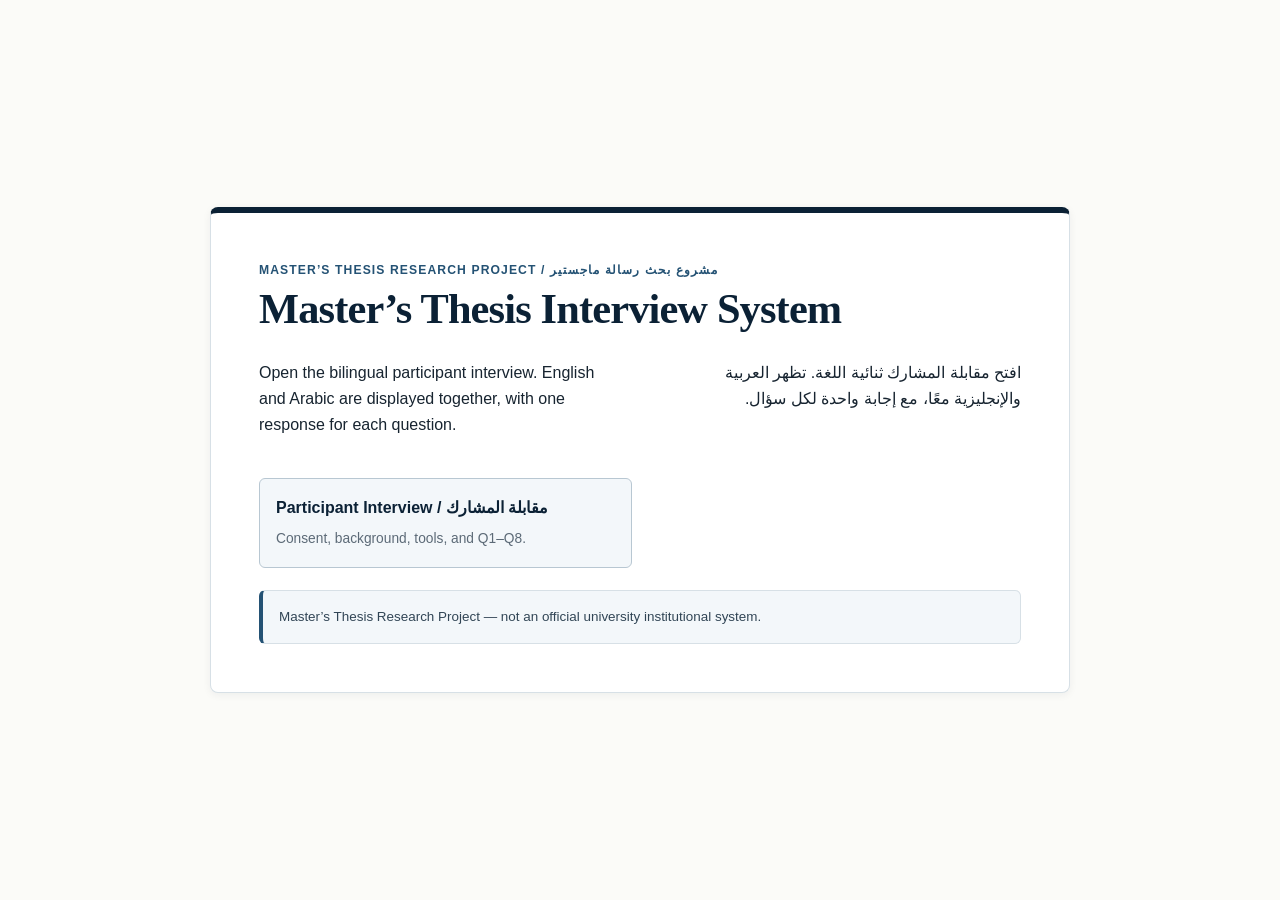
==== index.html @ 708fbc92 "Add files via upload Final live usability fixes" ====
<!doctype html>
<html lang="en">
  <head>
    <meta charset="utf-8">
    <meta name="viewport" content="width=device-width, initial-scale=1">
    <meta name="description" content="Bilingual participant site for a Master's thesis interview system.">
    <title>Master's Thesis Interview System</title>
    <link rel="stylesheet" href="participant/css/styles.css">
  </head>
  <body>
    <main class="gateway-page">
      <section class="gateway-card" aria-labelledby="gateway-title">
        <p class="page-eyebrow">Master’s Thesis Research Project / مشروع بحث رسالة ماجستير</p>
        <h1 id="gateway-title">Master’s Thesis Interview System</h1>
        <div class="bilingual">
          <div class="en">
            <p>Open the bilingual participant interview. English and Arabic are displayed together, with one response for each question.</p>
          </div>
          <div class="ar" lang="ar" dir="rtl">
            <p>افتح مقابلة المشارك ثنائية اللغة. تظهر العربية والإنجليزية معًا، مع إجابة واحدة لكل سؤال.</p>
          </div>
        </div>
        <div class="gateway-actions">
          <a class="gateway-link" href="participant/index.html?mode=public">
            <strong>Participant Interview / مقابلة المشارك</strong>
            <span>Consent, background, tools, and Q1–Q8.</span>
          </a>
        </div>
        <p class="prototype-note" style="margin: 1.4rem 0 0;">Master’s Thesis Research Project — not an official university institutional system.</p>
      </section>
    </main>
  </body>
</html>
---- participant/css/styles.css ----
:root {
  --navy-950: #0b2135;
  --navy-900: #102d49;
  --navy-800: #173f61;
  --navy-700: #245274;
  --blue-100: #e9f0f5;
  --blue-50: #f3f7fa;
  --paper: #fbfbf8;
  --white: #ffffff;
  --ink: #172430;
  --muted: #5c6a77;
  --border: #d7e0e6;
  --border-strong: #b8c7d2;
  --green: #2e674e;
  --green-soft: #eaf3ee;
  --amber: #8a5b18;
  --amber-soft: #fbf3e5;
  --red: #9b2f35;
  --red-soft: #fbebec;
  --focus: #2276a5;
  --radius: 8px;
  --shadow: 0 2px 8px rgba(11, 33, 53, 0.06);
}

* {
  box-sizing: border-box;
}

html {
  scroll-behavior: smooth;
  scroll-padding-top: 8rem;
}

body {
  margin: 0;
  background: var(--paper);
  color: var(--ink);
  font-family: Inter, "Segoe UI", Tahoma, Arial, sans-serif;
  font-size: 16px;
  line-height: 1.62;
}

button,
input,
select,
textarea {
  font: inherit;
}

a {
  color: var(--navy-700);
}

.skip-link {
  position: fixed;
  left: 1rem;
  top: -5rem;
  z-index: 1000;
  padding: 0.75rem 1rem;
  background: var(--navy-950);
  color: var(--white);
  border-radius: 0 0 6px 6px;
}

.skip-link:focus {
  top: 0;
}

.site-header {
  border-top: 6px solid var(--navy-950);
  border-bottom: 1px solid var(--border);
  background: var(--white);
}

.header-inner,
.page-shell,
.footer-inner {
  width: min(1180px, calc(100% - 2rem));
  margin-inline: auto;
}

.header-inner {
  display: grid;
  grid-template-columns: auto 1fr auto;
  gap: 1rem;
  align-items: center;
  padding: 1.15rem 0;
}

.logo-placeholder {
  display: grid;
  width: 74px;
  height: 74px;
  place-items: center;
  border: 1px solid var(--border-strong);
  background: var(--paper);
  color: var(--muted);
  font-size: 0.68rem;
  font-weight: 700;
  line-height: 1.25;
  text-align: center;
  letter-spacing: 0.03em;
  border-radius: 5px;
}

.university-logo {
  display: block;
  width: 100%;
  height: 100%;
  object-fit: contain;
}

.identity .eyebrow,
.page-eyebrow,
.question-number,
.section-kicker {
  margin: 0;
  color: var(--navy-700);
  font-size: 0.76rem;
  font-weight: 800;
  letter-spacing: 0.09em;
  text-transform: uppercase;
}

.identity h1 {
  margin: 0.1rem 0 0.15rem;
  font-family: Georgia, "Times New Roman", serif;
  font-size: clamp(1.05rem, 2vw, 1.36rem);
  line-height: 1.3;
  color: var(--navy-950);
}

.identity p:last-child {
  margin: 0;
  color: var(--muted);
  font-size: 0.83rem;
}

.prototype-badge {
  align-self: start;
  display: inline-flex;
  gap: 0.35rem;
  align-items: center;
  border: 1px solid #d7c69f;
  background: var(--amber-soft);
  color: var(--amber);
  border-radius: 999px;
  padding: 0.35rem 0.62rem;
  font-size: 0.72rem;
  font-weight: 700;
  white-space: nowrap;
}

.research-title-band {
  background: var(--navy-950);
  color: var(--white);
}

.research-title-band .header-inner {
  display: block;
  padding: 0.72rem 0 0.8rem;
}

.research-title-band .bilingual {
  align-items: center;
}

.research-title-band p {
  margin: 0;
  font-size: 0.86rem;
  line-height: 1.45;
}

.research-title-band .ar {
  color: #eef4f7;
}

.workflow-nav {
  border-bottom: 1px solid var(--border);
  background: #f4f7f8;
}

.workflow-list {
  display: grid;
  grid-template-columns: repeat(4, 1fr);
  gap: 0;
  width: min(1180px, calc(100% - 2rem));
  margin: 0 auto;
  padding: 0;
  list-style: none;
}

.workflow-list a,
.workflow-list span {
  display: flex;
  min-height: 64px;
  gap: 0.65rem;
  align-items: center;
  justify-content: center;
  border-right: 1px solid var(--border);
  color: var(--muted);
  text-decoration: none;
  padding: 0.55rem 0.8rem;
  font-size: 0.78rem;
  line-height: 1.32;
}

.workflow-list li:first-child a,
.workflow-list li:first-child span {
  border-left: 1px solid var(--border);
}

.workflow-list .step-number {
  display: grid;
  flex: 0 0 28px;
  width: 28px;
  height: 28px;
  min-height: 0;
  place-items: center;
  border: 1px solid var(--border-strong);
  background: var(--white);
  color: var(--navy-800);
  border-radius: 50%;
  font-weight: 800;
}

.workflow-list .current {
  background: var(--white);
  color: var(--navy-950);
  font-weight: 800;
  box-shadow: inset 0 -3px 0 var(--navy-800);
}

.workflow-list .current .step-number {
  border-color: var(--navy-800);
  background: var(--navy-800);
  color: var(--white);
}

.page-shell {
  padding: clamp(2rem, 5vw, 4.25rem) 0;
}

.page-intro {
  max-width: 980px;
  margin-bottom: 1.75rem;
}

.page-intro h2,
.gateway-card h1 {
  margin: 0.2rem 0 0.7rem;
  color: var(--navy-950);
  font-family: Georgia, "Times New Roman", serif;
  font-size: clamp(1.8rem, 4vw, 2.65rem);
  line-height: 1.16;
  letter-spacing: -0.02em;
}

.page-intro p {
  margin: 0;
  color: var(--muted);
}

.bilingual {
  display: grid;
  grid-template-columns: minmax(0, 1fr) minmax(0, 1fr);
  gap: clamp(1.25rem, 4vw, 3rem);
}

.bilingual.compact {
  gap: 1rem;
}

.en,
.ar {
  min-width: 0;
}

.ar {
  direction: rtl;
  text-align: right;
  font-family: Tahoma, "Segoe UI", Arial, sans-serif;
}

.language-label {
  display: inline-block;
  margin-bottom: 0.3rem;
  color: var(--navy-700);
  font-size: 0.7rem;
  font-weight: 800;
  letter-spacing: 0.08em;
  text-transform: uppercase;
}

.content-card,
.question-card,
.gateway-card {
  border: 1px solid var(--border);
  background: var(--white);
  border-radius: var(--radius);
  box-shadow: var(--shadow);
}

.content-card {
  margin-bottom: 1.1rem;
  padding: clamp(1.1rem, 3vw, 1.65rem);
}

.content-card h3,
.question-card h3,
.tool-category h3 {
  margin: 0 0 0.45rem;
  color: var(--navy-950);
  font-size: 1.05rem;
  line-height: 1.42;
}

.content-card p,
.question-card p {
  margin-top: 0;
}

.info-grid {
  display: grid;
  grid-template-columns: repeat(2, minmax(0, 1fr));
  gap: 1rem;
}

.info-panel {
  border-left: 3px solid var(--navy-700);
  background: var(--blue-50);
  padding: 1rem 1.05rem;
}

.info-panel .ar {
  border-top: 1px solid var(--border);
  margin-top: 0.75rem;
  padding-top: 0.75rem;
}

.field-group,
fieldset {
  min-width: 0;
  margin: 0;
  border: 0;
  padding: 0;
}

.form-section {
  display: grid;
  gap: 1.1rem;
}

.field-card,
.tool-category {
  position: relative;
  border: 1px solid var(--border);
  background: var(--white);
  border-radius: var(--radius);
  padding: clamp(1.1rem, 3vw, 1.55rem);
}

.field-card legend,
.tool-category legend {
  width: 100%;
  margin-bottom: 1rem;
  padding: 0;
}

.field-card legend .bilingual,
.tool-category legend .bilingual {
  width: 100%;
}

.question-title {
  margin: 0;
  color: var(--navy-950);
  font-size: 1rem;
  font-weight: 750;
  line-height: 1.48;
}

.required-mark {
  color: var(--red);
  font-weight: 900;
}

.optional-label {
  color: var(--muted);
  font-size: 0.78rem;
  font-weight: 600;
}

.option-grid {
  display: grid;
  grid-template-columns: repeat(2, minmax(0, 1fr));
  gap: 0.65rem;
}

.option {
  position: relative;
  display: flex;
  min-height: 50px;
  gap: 0.7rem;
  align-items: flex-start;
  border: 1px solid var(--border);
  background: var(--white);
  border-radius: 6px;
  cursor: pointer;
  padding: 0.75rem 0.82rem;
  transition: border-color 140ms ease, background-color 140ms ease;
}

.option:hover {
  border-color: var(--border-strong);
  background: var(--blue-50);
}

.option:has(input:checked) {
  border-color: var(--navy-700);
  background: var(--blue-50);
  box-shadow: inset 3px 0 0 var(--navy-700);
}

.option input {
  flex: 0 0 auto;
  width: 19px;
  height: 19px;
  margin: 0.15rem 0 0;
  accent-color: var(--navy-800);
}

.option-copy {
  display: grid;
  width: 100%;
  grid-template-columns: minmax(0, 1fr) minmax(0, 1fr);
  gap: 0.55rem;
  color: #263746;
  font-size: 0.88rem;
  line-height: 1.45;
}

.option-copy .ar {
  color: #314656;
}

.other-input-wrap {
  display: none;
  margin-top: 0.75rem;
}

.other-input-wrap.visible {
  display: block;
}

label.input-label {
  display: block;
  margin-bottom: 0.35rem;
  color: var(--navy-950);
  font-size: 0.84rem;
  font-weight: 700;
}

input[type="text"],
input[type="search"],
textarea,
select {
  width: 100%;
  border: 1px solid var(--border-strong);
  background: var(--white);
  color: var(--ink);
  border-radius: 6px;
  padding: 0.78rem 0.88rem;
}

textarea {
  min-height: 170px;
  resize: vertical;
  line-height: 1.65;
}

textarea.short {
  min-height: 110px;
}

input:focus-visible,
textarea:focus-visible,
select:focus-visible,
button:focus-visible,
a:focus-visible {
  outline: 3px solid rgba(34, 118, 165, 0.28);
  outline-offset: 2px;
  border-color: var(--focus);
}

.helper-text {
  color: var(--muted);
  font-size: 0.8rem;
}

.form-actions {
  display: flex;
  gap: 0.8rem;
  align-items: center;
  justify-content: space-between;
  margin-top: 1.6rem;
  border-top: 1px solid var(--border);
  padding-top: 1.35rem;
}

.action-group {
  display: flex;
  gap: 0.75rem;
  align-items: center;
}

.button {
  display: inline-flex;
  min-height: 46px;
  gap: 0.5rem;
  align-items: center;
  justify-content: center;
  border: 1px solid var(--navy-900);
  background: var(--navy-900);
  color: var(--white);
  border-radius: 6px;
  cursor: pointer;
  padding: 0.72rem 1.15rem;
  font-weight: 750;
  line-height: 1.25;
  text-decoration: none;
}

.button:hover {
  background: var(--navy-800);
}

.button.secondary {
  border-color: var(--border-strong);
  background: var(--white);
  color: var(--navy-900);
}

.button.secondary:hover {
  border-color: var(--navy-700);
  background: var(--blue-50);
}

.button.subtle {
  border-color: transparent;
  background: transparent;
  color: var(--navy-800);
}

.button:disabled,
.button[aria-disabled="true"] {
  border-color: #aeb8c0;
  background: #aeb8c0;
  color: #f6f7f7;
  cursor: not-allowed;
}

.saved-state {
  display: inline-flex;
  gap: 0.4rem;
  align-items: center;
  color: var(--green);
  font-size: 0.78rem;
  font-weight: 700;
}

.saved-state.save-error {
  color: var(--red);
  font-weight: 650;
}

.saved-state::before {
  content: "";
  width: 8px;
  height: 8px;
  background: currentColor;
  border-radius: 50%;
}

.prototype-note,
.notice,
.error-summary,
.success-panel {
  border: 1px solid var(--border);
  border-left-width: 4px;
  background: var(--blue-50);
  border-radius: 6px;
  padding: 0.95rem 1rem;
}

.prototype-note {
  border-left-color: var(--navy-700);
  margin-bottom: 1.25rem;
  color: #314555;
  font-size: 0.84rem;
}

.notice.warning {
  border-left-color: var(--amber);
  background: var(--amber-soft);
}

.notice.stop,
.error-summary {
  border-color: #e5bfc1;
  border-left-color: var(--red);
  background: var(--red-soft);
  color: #742329;
}

.notice.success,
.success-panel {
  border-color: #bcd8c8;
  border-left-color: var(--green);
  background: var(--green-soft);
  color: #234f3c;
}

.notice[hidden],
.error-summary[hidden],
.success-panel[hidden],
.audio-section[hidden] {
  display: none;
}

.field-error {
  border-color: var(--red) !important;
  box-shadow: 0 0 0 2px rgba(155, 47, 53, 0.12);
}

.validation-message {
  display: none;
  margin: 0.65rem 0 0;
  color: var(--red);
  font-size: 0.8rem;
  font-weight: 700;
}

.field-error .validation-message,
.validation-message.visible {
  display: block;
}

.question-progress {
  position: sticky;
  top: 0;
  z-index: 20;
  margin-bottom: 1.25rem;
  border: 1px solid var(--border);
  background: rgba(255, 255, 255, 0.98);
  border-radius: var(--radius);
  box-shadow: var(--shadow);
  padding: 0.85rem 1rem;
}

.progress-row {
  display: flex;
  gap: 1rem;
  align-items: center;
  justify-content: space-between;
}

.question-jump-list {
  display: flex;
  flex-wrap: wrap;
  gap: 0.4rem;
  margin: 0;
  padding: 0;
  list-style: none;
}

.question-jump-list a {
  display: grid;
  min-width: 40px;
  min-height: 40px;
  place-items: center;
  border: 1px solid var(--border-strong);
  background: var(--white);
  color: var(--navy-800);
  border-radius: 5px;
  font-size: 0.82rem;
  font-weight: 800;
  text-decoration: none;
}

.question-jump-list a.answered {
  border-color: #91baa3;
  background: var(--green-soft);
  color: var(--green);
}

.answer-count {
  display: flex;
  flex-wrap: wrap;
  gap: 0.25rem 0.7rem;
  color: var(--navy-950);
  font-size: 0.84rem;
  font-weight: 800;
}

.answer-count .ar {
  border: 0;
  padding: 0;
}

.question-card {
  margin-bottom: 1.25rem;
  scroll-margin-top: 8rem;
  overflow: hidden;
}

.question-head {
  border-bottom: 1px solid var(--border);
  background: #f7f9fa;
  padding: 1.25rem clamp(1rem, 3vw, 1.6rem);
}

.question-head .question-number {
  margin-bottom: 0.45rem;
}

.question-head h3 {
  margin: 0;
  font-size: 1.08rem;
}

.question-body {
  padding: clamp(1rem, 3vw, 1.6rem);
}

.prompts-box {
  margin-bottom: 1.1rem;
  border: 1px solid var(--border);
  border-left: 3px solid var(--navy-700);
  background: var(--blue-50);
  border-radius: 5px;
  padding: 0.9rem 1rem;
}

.prompts-box h4 {
  margin: 0 0 0.55rem;
  color: var(--navy-900);
  font-size: 0.88rem;
}

.prompts-box ol {
  margin: 0;
  padding-left: 1.25rem;
}

.prompts-box .ar ol {
  padding-right: 1.25rem;
  padding-left: 0;
}

.prompts-box li + li {
  margin-top: 0.38rem;
}

.response-label {
  display: grid;
  grid-template-columns: 1fr 1fr;
  gap: 1rem;
  margin-bottom: 0.4rem;
  color: var(--navy-950);
  font-size: 0.85rem;
  font-weight: 750;
}

.comparison-block {
  margin-top: 1.25rem;
  border-top: 1px solid var(--border);
  padding-top: 1.2rem;
}

.comparison-block h4 {
  margin: 0 0 0.6rem;
  color: var(--navy-950);
}

.table-scroll {
  max-width: 100%;
  overflow-x: auto;
  border: 1px solid var(--border);
  border-radius: 6px;
}

.comparison-table {
  width: 100%;
  min-width: 930px;
  border-collapse: collapse;
  background: var(--white);
}

.comparison-table th,
.comparison-table td {
  border-right: 1px solid var(--border);
  border-bottom: 1px solid var(--border);
  padding: 0.75rem 0.65rem;
  text-align: center;
  vertical-align: middle;
}

.comparison-table th:last-child,
.comparison-table td:last-child {
  border-right: 0;
}

.comparison-table tr:last-child td {
  border-bottom: 0;
}

.comparison-table thead th {
  background: var(--navy-950);
  color: var(--white);
  font-size: 0.76rem;
  line-height: 1.35;
}

.comparison-table .aspect-cell {
  width: 28%;
  background: #f8fafb;
  color: var(--navy-950);
  font-weight: 750;
  text-align: left;
}

.comparison-table .aspect-cell .ar {
  margin-top: 0.2rem;
  color: var(--muted);
  font-weight: 600;
}

.table-radio {
  display: inline-grid;
  width: 38px;
  height: 38px;
  place-items: center;
  border-radius: 4px;
  cursor: pointer;
}

.table-radio:hover {
  background: var(--blue-100);
}

.table-radio input {
  width: 20px;
  height: 20px;
  margin: 0;
  accent-color: var(--navy-800);
}

.table-hint {
  display: none;
  margin: 0.55rem 0 0;
  color: var(--muted);
  font-size: 0.77rem;
}

.why-box {
  margin-top: 1rem;
}

.audio-section {
  margin: 1.25rem 0;
  border: 1px solid var(--border);
  background: var(--white);
  border-radius: var(--radius);
  padding: 1.2rem;
}

.whatsapp-button {
  border-color: var(--green);
  background: var(--green);
}

.success-panel {
  margin-bottom: 1.25rem;
}

.success-panel h3,
.error-summary h3 {
  margin: 0 0 0.35rem;
}

.success-panel p,
.error-summary p {
  margin: 0;
}

.gateway-page {
  display: grid;
  min-height: 100vh;
  place-items: center;
  background: var(--paper);
  padding: 2rem 1rem;
}

.gateway-card {
  width: min(860px, 100%);
  border-top: 6px solid var(--navy-950);
  padding: clamp(1.5rem, 5vw, 3rem);
}

.gateway-actions {
  display: grid;
  grid-template-columns: repeat(2, 1fr);
  gap: 1rem;
  margin-top: 1.5rem;
}

.gateway-link {
  display: block;
  border: 1px solid var(--border-strong);
  background: var(--blue-50);
  border-radius: 6px;
  padding: 1rem;
  color: var(--navy-950);
  text-decoration: none;
}

.gateway-link strong {
  display: block;
  margin-bottom: 0.25rem;
}

.gateway-link span {
  color: var(--muted);
  font-size: 0.86rem;
}

.gateway-link:hover {
  border-color: var(--navy-700);
  background: var(--white);
}

.site-footer {
  border-top: 1px solid var(--border);
  background: #f2f5f6;
  color: var(--muted);
}

.footer-inner {
  display: flex;
  gap: 1rem;
  align-items: center;
  justify-content: space-between;
  padding: 1.2rem 0;
  font-size: 0.75rem;
}

.footer-inner p {
  margin: 0;
}

.sr-only {
  position: absolute;
  width: 1px;
  height: 1px;
  margin: -1px;
  overflow: hidden;
  clip: rect(0, 0, 0, 0);
  white-space: nowrap;
}

@media (max-width: 860px) {
  .header-inner {
    grid-template-columns: auto 1fr;
  }

  .prototype-badge {
    grid-column: 1 / -1;
    justify-self: start;
  }

  .workflow-list a,
  .workflow-list span {
    min-height: 58px;
    flex-direction: column;
    gap: 0.3rem;
    text-align: center;
  }

  .workflow-list .step-label {
    display: none;
  }

  .option-grid,
  .info-grid {
    grid-template-columns: 1fr;
  }

  .question-progress {
    position: static;
  }

  .progress-row {
    align-items: flex-start;
    flex-direction: column;
  }

  .table-hint {
    display: block;
  }
}

@media (max-width: 720px) {
  body {
    font-size: 15px;
  }

  .bilingual,
  .response-label {
    grid-template-columns: 1fr;
    gap: 0.75rem;
  }

  .bilingual .ar {
    border-top: 1px solid var(--border);
    padding-top: 0.7rem;
  }

  .research-title-band .bilingual .ar,
  .question-head .bilingual .ar,
  .field-card legend .bilingual .ar,
  .tool-category legend .bilingual .ar {
    border-top-color: rgba(255, 255, 255, 0.22);
  }

  .question-head .bilingual .ar,
  .field-card legend .bilingual .ar,
  .tool-category legend .bilingual .ar {
    border-top-color: var(--border);
  }

  .option-copy {
    grid-template-columns: 1fr;
    gap: 0.2rem;
  }

  .option-copy .ar {
    border-top: 0;
    padding-top: 0;
  }

  .header-inner,
  .page-shell,
  .footer-inner,
  .workflow-list {
    width: min(100% - 1.15rem, 1180px);
  }

  .logo-placeholder {
    width: 58px;
    height: 58px;
    font-size: 0.58rem;
  }

  .identity p:last-child {
    display: none;
  }

  .page-shell {
    padding-top: 1.5rem;
  }

  .question-jump-list {
    width: 100%;
    display: grid;
    grid-template-columns: repeat(8, minmax(34px, 1fr));
  }

  .question-jump-list a {
    min-width: 0;
  }

  .form-actions,
  .footer-inner {
    align-items: stretch;
    flex-direction: column;
  }

  .form-actions .button,
  .action-group,
  .action-group .button {
    width: 100%;
  }

  .action-group {
    flex-direction: column;
  }

  .gateway-actions {
    grid-template-columns: 1fr;
  }
}

@media (prefers-reduced-motion: reduce) {
  html {
    scroll-behavior: auto;
  }

  *,
  *::before,
  *::after {
    transition-duration: 0.01ms !important;
  }
}
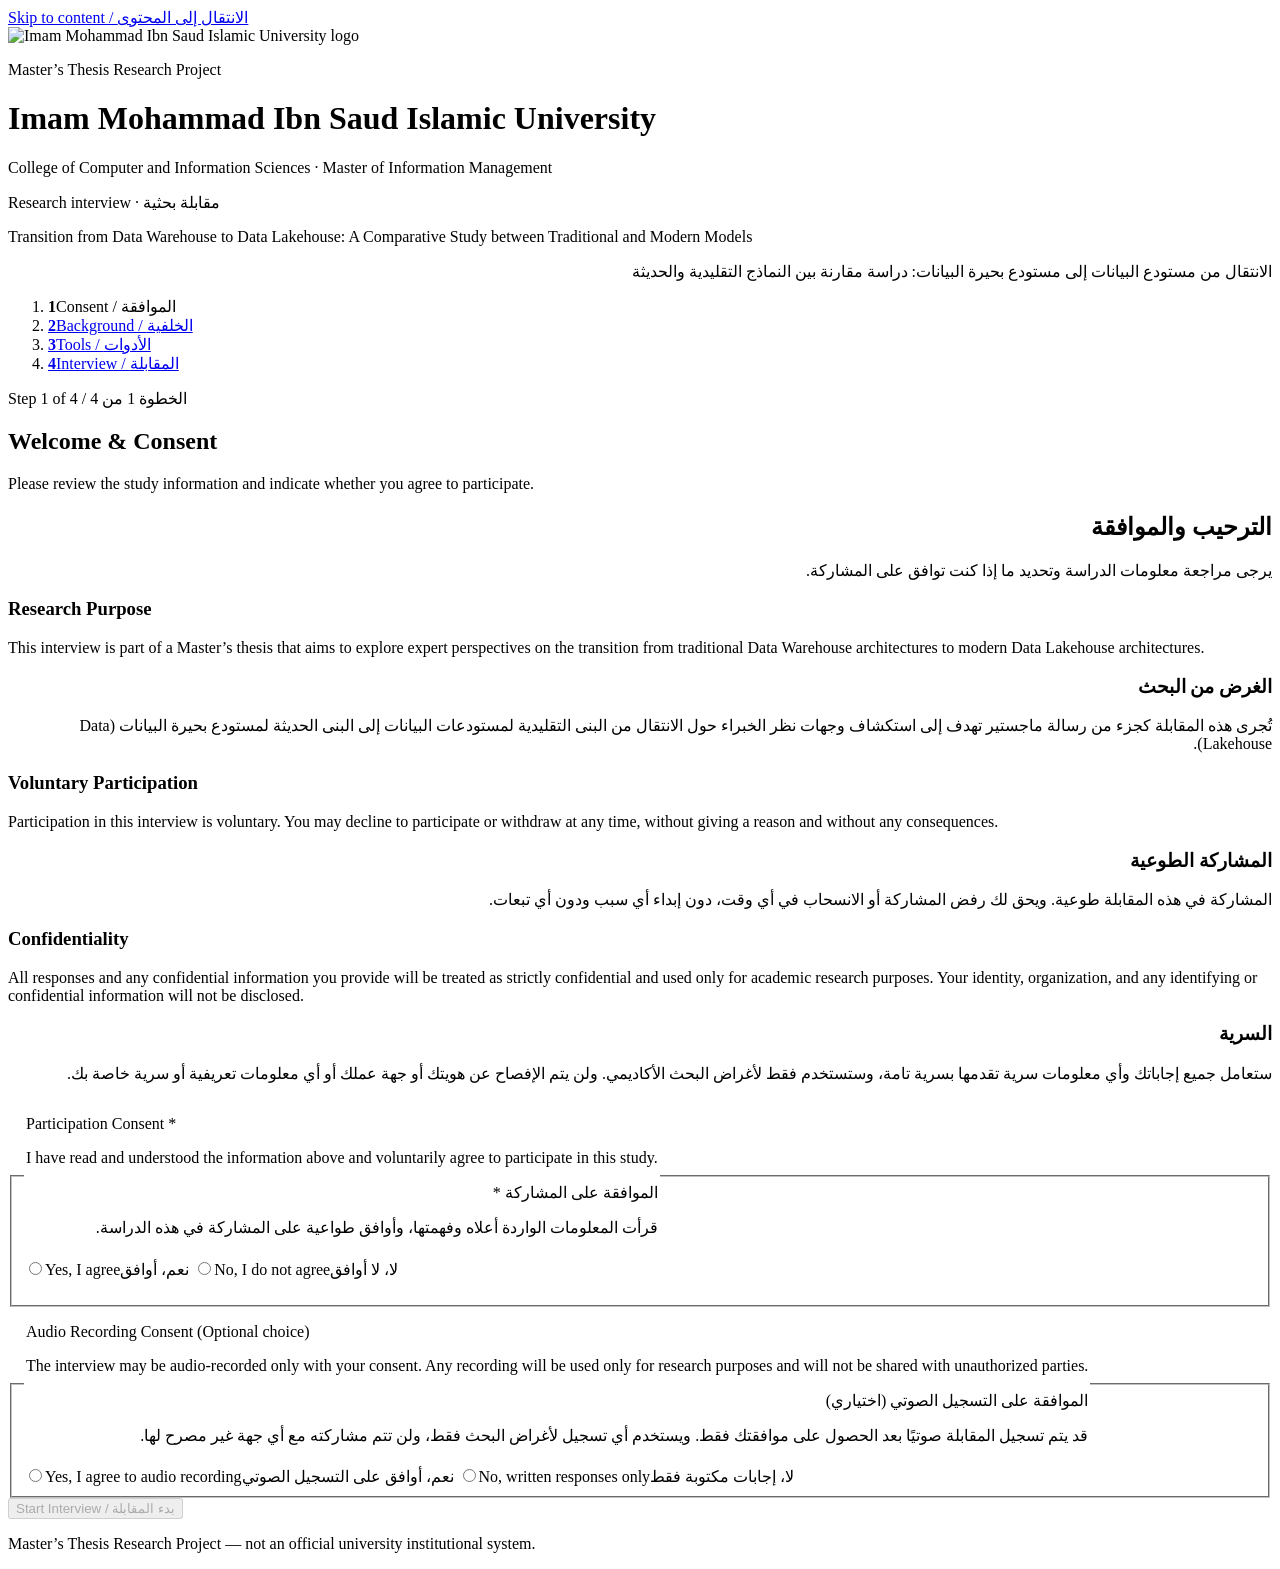
==== commit e5b8f6d9: "Add files via upload" ====
--- a/index.html
+++ b/index.html
@@ -3,31 +3,145 @@
   <head>
     <meta charset="utf-8">
     <meta name="viewport" content="width=device-width, initial-scale=1">
-    <meta name="description" content="Bilingual participant site for a Master's thesis interview system.">
-    <title>Master's Thesis Interview System</title>
-    <link rel="stylesheet" href="participant/css/styles.css">
+    <meta name="referrer" content="no-referrer">
+    <meta name="description" content="Welcome and consent page for a bilingual Master's thesis interview system.">
+    <title>Welcome & Consent — Master's Thesis Interview</title>
+    <link rel="stylesheet" href="css/styles.css">
   </head>
   <body>
-    <main class="gateway-page">
-      <section class="gateway-card" aria-labelledby="gateway-title">
-        <p class="page-eyebrow">Master’s Thesis Research Project / مشروع بحث رسالة ماجستير</p>
-        <h1 id="gateway-title">Master’s Thesis Interview System</h1>
+    <a class="skip-link" href="#main-content">Skip to content / الانتقال إلى المحتوى</a>
+    <header class="site-header">
+      <div class="header-inner">
+        <div class="logo-placeholder"><img class="university-logo" src="assets/images/imamu-university-logo.png" alt="Imam Mohammad Ibn Saud Islamic University logo"></div>
+        <div class="identity">
+          <p class="eyebrow">Master’s Thesis Research Project</p>
+          <h1>Imam Mohammad Ibn Saud Islamic University</h1>
+          <p>College of Computer and Information Sciences · Master of Information Management</p>
+        </div>
+        <span class="prototype-badge">Research interview · مقابلة بحثية</span>
+      </div>
+      <div class="research-title-band">
+        <div class="header-inner">
+          <div class="bilingual compact">
+            <p class="en">Transition from Data Warehouse to Data Lakehouse: A Comparative Study between Traditional and Modern Models</p>
+            <p class="ar" lang="ar" dir="rtl">الانتقال من مستودع البيانات إلى مستودع بحيرة البيانات: دراسة مقارنة بين النماذج التقليدية والحديثة</p>
+          </div>
+        </div>
+      </div>
+    </header>
+
+    <nav class="workflow-nav" aria-label="Interview steps">
+      <ol class="workflow-list">
+        <li><span class="current" aria-current="step"><b class="step-number">1</b><span class="step-label">Consent / الموافقة</span></span></li>
+        <li><a data-preserve-query href="background.html"><b class="step-number">2</b><span class="step-label">Background / الخلفية</span></a></li>
+        <li><a data-preserve-query href="tools.html"><b class="step-number">3</b><span class="step-label">Tools / الأدوات</span></a></li>
+        <li><a data-preserve-query href="interview.html"><b class="step-number">4</b><span class="step-label">Interview / المقابلة</span></a></li>
+      </ol>
+    </nav>
+
+    <main id="main-content" class="page-shell">
+      <section class="page-intro">
+        <p class="page-eyebrow">Step 1 of 4 / الخطوة 1 من 4</p>
         <div class="bilingual">
           <div class="en">
-            <p>Open the bilingual participant interview. English and Arabic are displayed together, with one response for each question.</p>
+            <h2>Welcome & Consent</h2>
+            <p>Please review the study information and indicate whether you agree to participate.</p>
           </div>
           <div class="ar" lang="ar" dir="rtl">
-            <p>افتح مقابلة المشارك ثنائية اللغة. تظهر العربية والإنجليزية معًا، مع إجابة واحدة لكل سؤال.</p>
+            <h2>الترحيب والموافقة</h2>
+            <p>يرجى مراجعة معلومات الدراسة وتحديد ما إذا كنت توافق على المشاركة.</p>
           </div>
         </div>
-        <div class="gateway-actions">
-          <a class="gateway-link" href="participant/index.html?mode=public">
-            <strong>Participant Interview / مقابلة المشارك</strong>
-            <span>Consent, background, tools, and Q1–Q8.</span>
-          </a>
+      </section>
+
+      <section class="info-grid" aria-label="Study information">
+        <article class="info-panel">
+          <div class="en">
+            <h3>Research Purpose</h3>
+            <p>This interview is part of a Master’s thesis that aims to explore expert perspectives on the transition from traditional Data Warehouse architectures to modern Data Lakehouse architectures.</p>
+          </div>
+          <div class="ar" lang="ar" dir="rtl">
+            <h3>الغرض من البحث</h3>
+            <p>تُجرى هذه المقابلة كجزء من رسالة ماجستير تهدف إلى استكشاف وجهات نظر الخبراء حول الانتقال من البنى التقليدية لمستودعات البيانات إلى البنى الحديثة لمستودع بحيرة البيانات (Data Lakehouse).</p>
+          </div>
+        </article>
+
+        <article class="info-panel">
+          <div class="en">
+            <h3>Voluntary Participation</h3>
+            <p>Participation in this interview is voluntary. You may decline to participate or withdraw at any time, without giving a reason and without any consequences.</p>
+          </div>
+          <div class="ar" lang="ar" dir="rtl">
+            <h3>المشاركة الطوعية</h3>
+            <p>المشاركة في هذه المقابلة طوعية. ويحق لك رفض المشاركة أو الانسحاب في أي وقت، دون إبداء أي سبب ودون أي تبعات.</p>
+          </div>
+        </article>
+      </section>
+
+      <section class="content-card" aria-labelledby="confidentiality-title">
+        <div class="bilingual">
+          <div class="en">
+            <h3 id="confidentiality-title">Confidentiality</h3>
+            <p>All responses and any confidential information you provide will be treated as strictly confidential and used only for academic research purposes. Your identity, organization, and any identifying or confidential information will not be disclosed.</p>
+          </div>
+          <div class="ar" lang="ar" dir="rtl">
+            <h3>السرية</h3>
+            <p>ستعامل جميع إجاباتك وأي معلومات سرية تقدمها بسرية تامة، وستستخدم فقط لأغراض البحث الأكاديمي. ولن يتم الإفصاح عن هويتك أو جهة عملك أو أي معلومات تعريفية أو سرية خاصة بك.</p>
+          </div>
         </div>
-        <p class="prototype-note" style="margin: 1.4rem 0 0;">Master’s Thesis Research Project — not an official university institutional system.</p>
       </section>
+
+      <form id="consentForm" data-prototype-form="consent" novalidate>
+        <div class="form-section">
+          <fieldset class="field-card" data-required-group data-error-message="Participation consent is required. / الموافقة على المشاركة مطلوبة.">
+            <legend>
+              <div class="bilingual">
+                <div class="en"><p class="question-title">Participation Consent <span class="required-mark" aria-hidden="true">*</span></p><p class="helper-text">I have read and understood the information above and voluntarily agree to participate in this study.</p></div>
+                <div class="ar" lang="ar" dir="rtl"><p class="question-title">الموافقة على المشاركة <span class="required-mark" aria-hidden="true">*</span></p><p class="helper-text">قرأت المعلومات الواردة أعلاه وفهمتها، وأوافق طواعية على المشاركة في هذه الدراسة.</p></div>
+              </div>
+            </legend>
+            <div class="option-grid">
+              <label class="option"><input type="radio" name="participation_consent" value="yes"><span class="option-copy"><span>Yes, I agree</span><span class="ar" lang="ar" dir="rtl">نعم، أوافق</span></span></label>
+              <label class="option"><input type="radio" name="participation_consent" value="no"><span class="option-copy"><span>No, I do not agree</span><span class="ar" lang="ar" dir="rtl">لا، لا أوافق</span></span></label>
+            </div>
+            <p class="validation-message" role="alert"></p>
+          </fieldset>
+
+          <div class="notice stop" data-consent-stop hidden role="status">
+            <div class="bilingual compact">
+              <div class="en"><strong>The interview cannot continue.</strong> Thank you for reviewing the study information. No response will be submitted.</div>
+              <div class="ar" lang="ar" dir="rtl"><strong>لا يمكن متابعة المقابلة.</strong> شكرًا لمراجعة معلومات الدراسة. لن يتم إرسال أي إجابة.</div>
+            </div>
+          </div>
+
+          <fieldset class="field-card">
+            <legend>
+              <div class="bilingual">
+                <div class="en"><p class="question-title">Audio Recording Consent <span class="optional-label">(Optional choice)</span></p><p class="helper-text">The interview may be audio-recorded only with your consent. Any recording will be used only for research purposes and will not be shared with unauthorized parties.</p></div>
+                <div class="ar" lang="ar" dir="rtl"><p class="question-title">الموافقة على التسجيل الصوتي <span class="optional-label">(اختياري)</span></p><p class="helper-text">قد يتم تسجيل المقابلة صوتيًا بعد الحصول على موافقتك فقط. ويستخدم أي تسجيل لأغراض البحث فقط، ولن تتم مشاركته مع أي جهة غير مصرح لها.</p></div>
+              </div>
+            </legend>
+            <div class="option-grid">
+              <label class="option"><input type="radio" name="audio_consent" value="yes"><span class="option-copy"><span>Yes, I agree to audio recording</span><span class="ar" lang="ar" dir="rtl">نعم، أوافق على التسجيل الصوتي</span></span></label>
+              <label class="option"><input type="radio" name="audio_consent" value="no"><span class="option-copy"><span>No, written responses only</span><span class="ar" lang="ar" dir="rtl">لا، إجابات مكتوبة فقط</span></span></label>
+            </div>
+          </fieldset>
+        </div>
+
+        <div class="form-actions">
+          <button class="button" type="submit" data-start-interview disabled>Start Interview / بدء المقابلة</button>
+        </div>
+      </form>
     </main>
+
+    <footer class="site-footer">
+      <div class="footer-inner">
+        <p>Master’s Thesis Research Project — not an official university institutional system.</p>
+      </div>
+    </footer>
+    <script defer src="js/config.js"></script>
+    <script defer src="js/backend.js"></script>
+    <script defer src="js/validation.js"></script>
+    <script defer src="js/app.js"></script>
   </body>
 </html>
